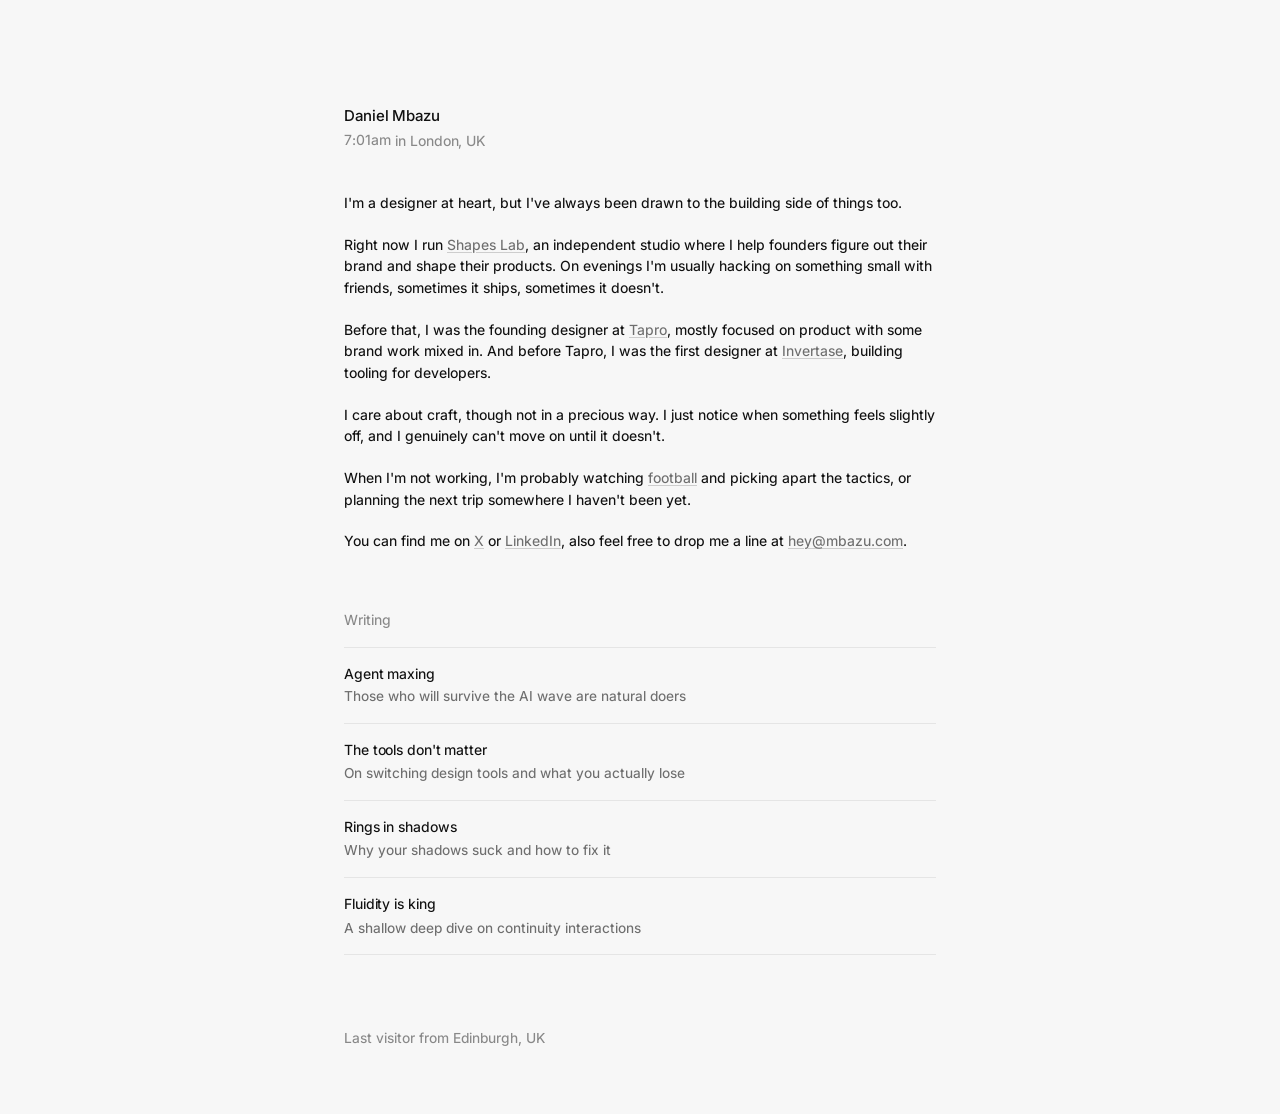
==== index.html @ 282b991d "Initial commit" ====
<!DOCTYPE html>
<html lang="en" data-theme="light">
<head>
  <meta charset="UTF-8" />
  <meta name="viewport" content="width=device-width, initial-scale=1.0" />
  <title>Daniel Mbazu</title>
  <meta name="description" content="Daniel Mbazu — designer and builder based in London. Running Shapes Lab, an independent studio helping founders shape their brands and products." />
  <link rel="canonical" href="https://mbazu.com/" />
  <link rel="icon" type="image/png" sizes="32x32" href="Images/favicon_32x32.png" />
  <link rel="apple-touch-icon" sizes="180x180" href="Images/favicon_180x180.png" />

  <!-- Open Graph -->
  <meta property="og:type" content="website" />
  <meta property="og:url" content="https://mbazu.com/" />
  <meta property="og:title" content="Daniel Mbazu" />
  <meta property="og:description" content="Designer and builder based in London. Running Shapes Lab, an independent studio helping founders shape their brands and products." />
  <meta property="og:image" content="https://mbazu.com/Images/og-image.png" />

  <!-- Twitter Card -->
  <meta name="twitter:card" content="summary_large_image" />
  <meta name="twitter:site" content="@TheProductGuy__" />
  <meta name="twitter:title" content="Daniel Mbazu" />
  <meta name="twitter:description" content="Designer and builder based in London. Running Shapes Lab, an independent studio helping founders shape their brands and products." />
  <meta name="twitter:image" content="https://mbazu.com/Images/og-image.png" />

  <link rel="preconnect" href="https://fonts.googleapis.com" />
  <link rel="preconnect" href="https://fonts.gstatic.com" crossorigin />
  <link href="https://fonts.googleapis.com/css2?family=Inter:wght@100..900&display=swap" rel="stylesheet" />
  <link rel="stylesheet" href="style.css" />
  <link rel="stylesheet" href="animation.css" />
</head>
<body>
  <div class="container">
    <header>
      <div class="header-left">
        <p class="title">Daniel Mbazu</p>
        <p class="subtitle" id="clock-line"><span id="clock-digits"></span><span id="clock-static"> in London, UK</span></p>
      </div>
    </header>

    <main>
      <p>I'm a designer at heart, but I've always been drawn to the building side of things too.</p>

      <p>
        Right now I run <a href="https://www.shapeslab.design/" target="_blank" rel="noopener noreferrer">Shapes Lab</a>, an independent studio where I help founders figure out their brand and shape their products. On evenings I'm usually hacking on something small with friends, sometimes it ships, sometimes it doesn't.
      </p>

      <p>
        Before that, I was the founding designer at <a href="https://join.tapro.com/" target="_blank" rel="noopener noreferrer">Tapro</a>, mostly focused on product with some brand work mixed in. And before Tapro, I was the first designer at <a href="https://invertase.io/" target="_blank" rel="noopener noreferrer">Invertase</a>, building tooling for developers.
      </p>

      <p>
        I care about craft, though not in a precious way. I just notice when something feels slightly off, and I genuinely can't move on until it doesn't.
      </p>

      <p>
        When I'm not working, I'm probably watching <a href="https://en.wikipedia.org/wiki/Premier_League" target="_blank" rel="noopener noreferrer">football</a> and picking apart the tactics, or planning the next trip somewhere I haven't been yet.
      </p>

      <p>
        You can find me on <a href="https://x.com/TheProductGuy__" target="_blank" rel="noopener noreferrer">X</a> or <a href="https://www.linkedin.com/in/daniel-mbazu-103714197/" target="_blank" rel="noopener noreferrer">LinkedIn</a>, also feel free to drop me a line at <a href="mailto:danielmbazu9@gmail.com" target="_blank">hey@mbazu.com</a>.
      </p>
    </main>

    <section class="writing">
      <h3 class="section-label">Writing</h3>
      <ul class="post-list">
        <li class="post-item">
          <a href="agent-maxing.html">
            <p class="post-title">Agent maxing</p>
            <p class="post-desc">Those who will survive the AI wave are natural doers</p>
          </a>
        </li>
        <li class="post-item">
          <a href="tools-dont-matter.html">
            <p class="post-title">The tools don't matter</p>
            <p class="post-desc">On switching design tools and what you actually lose</p>
          </a>
        </li>
        <li class="post-item coming-soon">
          <a href="#">
            <p class="post-title">Rings in shadows <span class="badge-soon">Coming soon</span></p>
            <p class="post-desc">Why your shadows suck and how to fix it</p>
          </a>
        </li>
        <li class="post-item coming-soon">
          <a href="#">
            <p class="post-title">Fluidity is king <span class="badge-soon">Coming soon</span></p>
            <p class="post-desc">A shallow deep dive on continuity interactions</p>
          </a>
        </li>
      </ul>
    </section>

    <div class="visitor-bar">
      <span>Last visitor from <span id="visitor-city">San Francisco, US</span></span>
    </div>
  </div>

  <script src="script.js"></script>
</body>
</html>
---- style.css ----
*, *::before, *::after {
  box-sizing: border-box;
  margin: 0;
  padding: 0;
}

:root {
  --bg: #f7f7f7;
  --text: #101010;
  --muted: #888;
  --link: #6e6e6e;
  --toggle-bg: #e4e4e7;
  --toggle-active: #fff;
  --toggle-active-shadow: 0 1px 3px rgba(0,0,0,0.12);
}

[data-theme="dark"] {
  --bg: #111;
  --text: #e5e5e5;
  --muted: #666;
  --link: #8b949e;
  --toggle-bg: #27272a;
  --toggle-active: #3f3f46;
  --toggle-active-shadow: 0 1px 3px rgba(0,0,0,0.4);
}

html {
  font-size: 14px;
}

body {
  font-family: 'Inter', sans-serif;
  font-weight: 450;
  font-size: 14px;
  line-height: 1.65;
  background-color: var(--bg);
  color: var(--text);
  transition: background-color 0.2s ease, color 0.2s ease;
  -webkit-font-smoothing: antialiased;
}

.container {
  max-width: 640px;
  margin: 0 auto;
  padding: 104px 24px 64px;
}

/* Header */
header {
  display: flex;
  align-items: flex-start;
  justify-content: space-between;
  margin-bottom: 40px;
}

.header-left {
  display: flex;
  flex-direction: column;
  gap: 0px;
}

.title {
  font-size: 15px;
  font-weight: 500;
  color: var(--text);
  letter-spacing: -0.09px;
}

.subtitle {
  font-size: 14px;
  font-weight: 450;
  color: var(--muted);
  letter-spacing: -0.05px;
  display: flex;
  align-items: center;
  overflow: hidden;
}

/* Digit ticker */
#clock-digits {
  display: inline-flex;
  align-items: center;
}

#clock-static {
  margin-left: 0.3em;
}

.ticker-digit {
  display: inline-block;
  overflow: hidden;
  height: 1em;
  line-height: 1;
  position: relative;
  vertical-align: top;
}

.ticker-digit span {
  display: block;
  line-height: 1;
}

.td-current {
  transform: translateY(0);
}

.td-exit {
  position: absolute;
  top: 0;
  left: 0;
  animation: td-slide-out 0.22s cubic-bezier(0.4, 0, 0.2, 1) forwards;
}

.td-next {
  transform: translateY(110%);
}

.td-enter {
  animation: td-slide-in 0.22s cubic-bezier(0.4, 0, 0.2, 1) forwards;
}

@keyframes td-slide-out {
  from { transform: translateY(0); }
  to   { transform: translateY(-110%); }
}

@keyframes td-slide-in {
  from { transform: translateY(110%); }
  to   { transform: translateY(0); }
}


/* Body content */
main {
  display: flex;
  flex-direction: column;
  gap: 20px;
}

main p {
  color: var(--text);
  line-height: 1.55;
}

a {
  color: var(--link);
  text-decoration: underline;
  text-underline-offset: 2px;
  text-decoration-color: rgba(110, 110, 110, 0.3);
  transition: text-decoration-color 0.15s ease, color 0.15s ease;
}

a:hover {
  color: var(--text);
  text-decoration-color: rgba(110, 110, 110, 0.8);
}

/* Writing section */
.writing {
  margin-top: 56px;
}

.section-label {
  font-size: 14px;
  font-weight: 450;
  color: var(--muted);
  margin-bottom: 16px;
}

.post-list {
  list-style: none;
}

.post-item {
  border-top: 0.98px solid rgba(0, 0, 0, 0.07);
  border-bottom: 0.98px solid transparent;
  transition: border-color 0.5s cubic-bezier(0.4, 0, 0.2, 1);
}

.post-item:last-child {
  border-bottom-color: rgba(0, 0, 0, 0.07);
}

.post-item:hover {
  border-bottom-color: rgba(0, 0, 0, 0.07);
}

/* Hide next sibling's top border to avoid double line on hover */
.post-item:hover + .post-item {
  border-top-color: transparent;
}

.post-title,
.post-desc {
  transition: opacity 0.5s cubic-bezier(0.4, 0, 0.2, 1);
}

.post-list:hover .post-item:not(:hover) .post-title,
.post-list:hover .post-item:not(:hover) .post-desc {
  opacity: 0.3;
}

[data-theme="dark"] .post-item,
[data-theme="dark"] .post-item:last-child {
  border-color: rgba(255, 255, 255, 0.07);
}

.post-item a {
  display: block;
  padding: 16px 0;
  text-decoration: none;
  color: inherit;
}

.post-title {
  font-size: 14px;
  font-weight: 460;
  color: var(--text);
  line-height: 1.4;
  letter-spacing: -0.1px;
  transition: opacity 0.15s ease;
  padding-bottom: 1.5px;
}

.badge-soon {
  display: inline-block;
  font-size: 11px;
  font-weight: 450;
  color: var(--muted);
  border: 0.8px solid rgba(0, 0, 0, 0.15);
  border-radius: 999px;
  padding: 1px 8px;
  margin-left: 6px;
  vertical-align: middle;
  opacity: 0;
  transform: translateY(2px);
  transition: opacity 0.3s cubic-bezier(0.16, 1, 0.3, 1), transform 0.3s cubic-bezier(0.16, 1, 0.3, 1);
}

.coming-soon:hover .badge-soon {
  opacity: 1;
  transform: translateY(0);
}

.coming-soon a {
  cursor: default;
}

.post-desc {
  font-size: 13.7px;
  font-weight: 450;
  color: var(--link);
  margin-top: 2px;
  line-height: 1.4;
}

/* Visitor analytics */
.visitor-bar {
  margin-top: 72px;
  font-size: 13.8px;
  color: var(--muted);
  font-weight: 450;
}

#visitor-city {
  display: inline-block;
  opacity: 1;
  transition: opacity 0.4s cubic-bezier(0.4, 0, 0.2, 1);
}

.analytics-icon {
  flex-shrink: 0;
  display: block;
}

.analytics-icon .bar {
  fill: var(--muted);
  opacity: 0.4;
}

.analytics-icon .b1 { animation: bar-fade 2.4s ease-in-out infinite 0s; }
.analytics-icon .b2 { animation: bar-fade 2.4s ease-in-out infinite 0.4s; }
.analytics-icon .b3 { animation: bar-fade 2.4s ease-in-out infinite 0.8s; }

@keyframes bar-fade {
  0%, 100% { opacity: 0.3; }
  50%       { opacity: 1; }
}

/* ── Article page ─────────────────────────────── */
.back-link {
  position: fixed;
  top: 104px;
  left: max(24px, calc(50vw - 500px));
  z-index: 10;
  display: inline-flex;
  align-items: center;
  gap: 4px;
  font-size: 14px;
  font-weight: 450;
  color: var(--muted);
  text-decoration: none;
  transition: color 0.2s ease;
}

.back-link:hover {
  color: var(--text);
  text-decoration: none;
}

.back-link svg {
  flex-shrink: 0;
  transition: transform 0.2s ease;
}

.back-link:hover svg {
  transform: translateX(-3px);
}


.article-header {
  display: flex;
  flex-direction: column;
  gap: 4px;
  margin-bottom: 40px;
}

.article-title {
  font-size: 18px;
  font-weight: 500;
  color: var(--text);
  letter-spacing: -0.3px;
  line-height: 1.3;
}

.article-date {
  font-size: 14px;
  font-weight: 450;
  color: var(--muted);
}

.article-body {
  display: flex;
  flex-direction: column;
  gap: 20px;
}

.article-body p {
  font-size: 14px;
  font-weight: 450;
  line-height: 1.75;
  color: var(--text);
}

.article-h2 {
  font-size: 15px;
  font-weight: 560;
  color: var(--text);
  letter-spacing: -0.1px;
  margin-top: 12px;
}

.article-quote {
  border-left: 2px solid rgba(0, 0, 0, 0.1);
  padding-left: 20px;
  margin: 4px 0;
}

[data-theme="dark"] .article-quote {
  border-left-color: rgba(255, 255, 255, 0.12);
}

.article-quote p {
  font-size: 14px;
  font-weight: 450;
  color: var(--link);
  line-height: 1.6;
}

.article-quote cite {
  display: block;
  font-size: 13px;
  font-style: normal;
  color: var(--link);
  margin-top: 8px;
  opacity: 0.7;
}

/* Media blocks: images, videos, gifs */
.media-block {
  margin: 8px 0;
  display: flex;
  flex-direction: column;
  gap: 10px;
}

.media-block img,
.media-block video {
  width: 100%;
  border-radius: 8px;
  display: block;
  background: rgba(0, 0, 0, 0.04);
}

.media-block video {
  aspect-ratio: 16 / 9;
  object-fit: cover;
}

.media-block figcaption {
  font-size: 12.5px;
  font-weight: 450;
  color: var(--muted);
  line-height: 1.5;
}

/* ── Mobile styles (≤900px) ───────────────────── */
@media (max-width: 900px) {
  .container {
    padding-top: 56px;
  }

  /* Homepage only — has a direct header child inside container */
  .container:has(> header) {
    padding-top: 112px;
  }

  header {
    margin-bottom: 24px;
  }

  .article-header {
    margin-bottom: 20px;
  }

  .back-link {
    position: static;
    margin-bottom: 40px;
  }

  .coming-soon .badge-soon {
    opacity: 1;
    transform: translateY(0);
  }

  .coming-soon a {
    pointer-events: none;
  }
}
---- animation.css ----
/* ── Page entrance animation ──────────────────── */

@keyframes fade-up {
  from {
    opacity: 0;
    transform: translateY(14px);
  }
  to {
    opacity: 1;
    transform: translateY(0);
  }
}

/* Base: everything starts hidden */
header,
main > p,
.writing,
.visitor-bar {
  opacity: 0;
  animation: fade-up 0.7s cubic-bezier(0.16, 1, 0.3, 1) forwards;
}

/* Staggered delays — homepage */
header              { animation-delay: 0ms; }
main > p:nth-child(1) { animation-delay: 80ms; }
main > p:nth-child(2) { animation-delay: 160ms; }
main > p:nth-child(3) { animation-delay: 240ms; }
main > p:nth-child(4) { animation-delay: 320ms; }
main > p:nth-child(5) { animation-delay: 400ms; }
main > p:nth-child(6) { animation-delay: 460ms; }
.writing            { animation-delay: 520ms; }
.visitor-bar        { animation-delay: 580ms; }

/* Staggered delays — article page */
.back-link,
.article-header,
.article-body > * {
  opacity: 0;
  animation: fade-up 0.7s cubic-bezier(0.16, 1, 0.3, 1) forwards;
}

.back-link                      { animation-delay: 0ms; }
.article-header                 { animation-delay: 80ms; }
.article-body > *:nth-child(1)  { animation-delay: 160ms; }
.article-body > *:nth-child(2)  { animation-delay: 220ms; }
.article-body > *:nth-child(3)  { animation-delay: 280ms; }
.article-body > *:nth-child(4)  { animation-delay: 340ms; }
.article-body > *:nth-child(5)  { animation-delay: 400ms; }
.article-body > *:nth-child(6)  { animation-delay: 450ms; }
.article-body > *:nth-child(7)  { animation-delay: 500ms; }
.article-body > *:nth-child(8)  { animation-delay: 540ms; }
.article-body > *:nth-child(9)  { animation-delay: 580ms; }
.article-body > *:nth-child(n+10) { animation-delay: 620ms; }
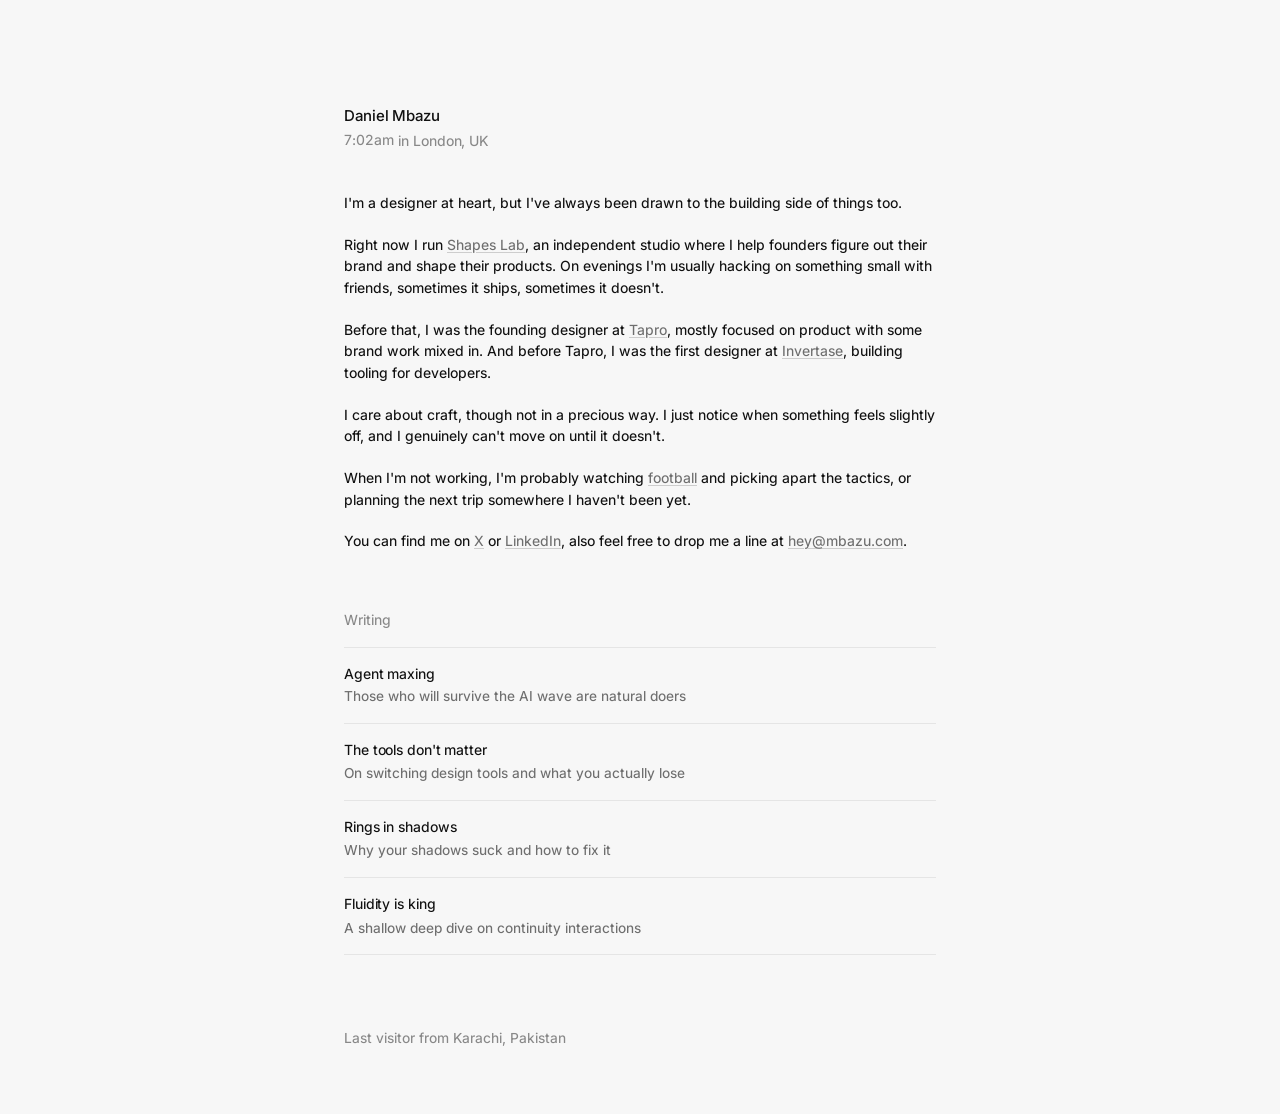
==== commit 8c1e8cde: "Install Vercel Web Analytics # Vercel Web Analytics Implementation  ## Summary Successfully installe" ====
--- a/index.html
+++ b/index.html
@@ -28,6 +28,12 @@
   <link href="https://fonts.googleapis.com/css2?family=Inter:wght@100..900&display=swap" rel="stylesheet" />
   <link rel="stylesheet" href="style.css" />
   <link rel="stylesheet" href="animation.css" />
+
+  <!-- Vercel Web Analytics -->
+  <script>
+    window.va = window.va || function () { (window.vaq = window.vaq || []).push(arguments); };
+  </script>
+  <script defer src="/_vercel/insights/script.js"></script>
 </head>
 <body>
   <div class="container">
--- a/style.css
+++ b/style.css
@@ -422,7 +422,7 @@
 
   /* Homepage only — has a direct header child inside container */
   .container:has(> header) {
-    padding-top: 112px;
+    padding-top: 104px;
   }
 
   header {
@@ -446,4 +446,30 @@
   .coming-soon a {
     pointer-events: none;
   }
+
+  /* Disable writing hover effects on mobile */
+  .post-list:hover .post-item:not(:hover) .post-title,
+  .post-list:hover .post-item:not(:hover) .post-desc {
+    opacity: 1;
+  }
+
+  .post-item:hover {
+    border-bottom-color: transparent;
+  }
+
+  .post-item:last-child {
+    border-bottom-color: rgba(0, 0, 0, 0.07);
+  }
+
+  .post-item:hover + .post-item {
+    border-top-color: rgba(0, 0, 0, 0.07);
+  }
+
+  [data-theme="dark"] .post-item:last-child {
+    border-bottom-color: rgba(255, 255, 255, 0.07);
+  }
+
+  [data-theme="dark"] .post-item:hover + .post-item {
+    border-top-color: rgba(255, 255, 255, 0.07);
+  }
 }
